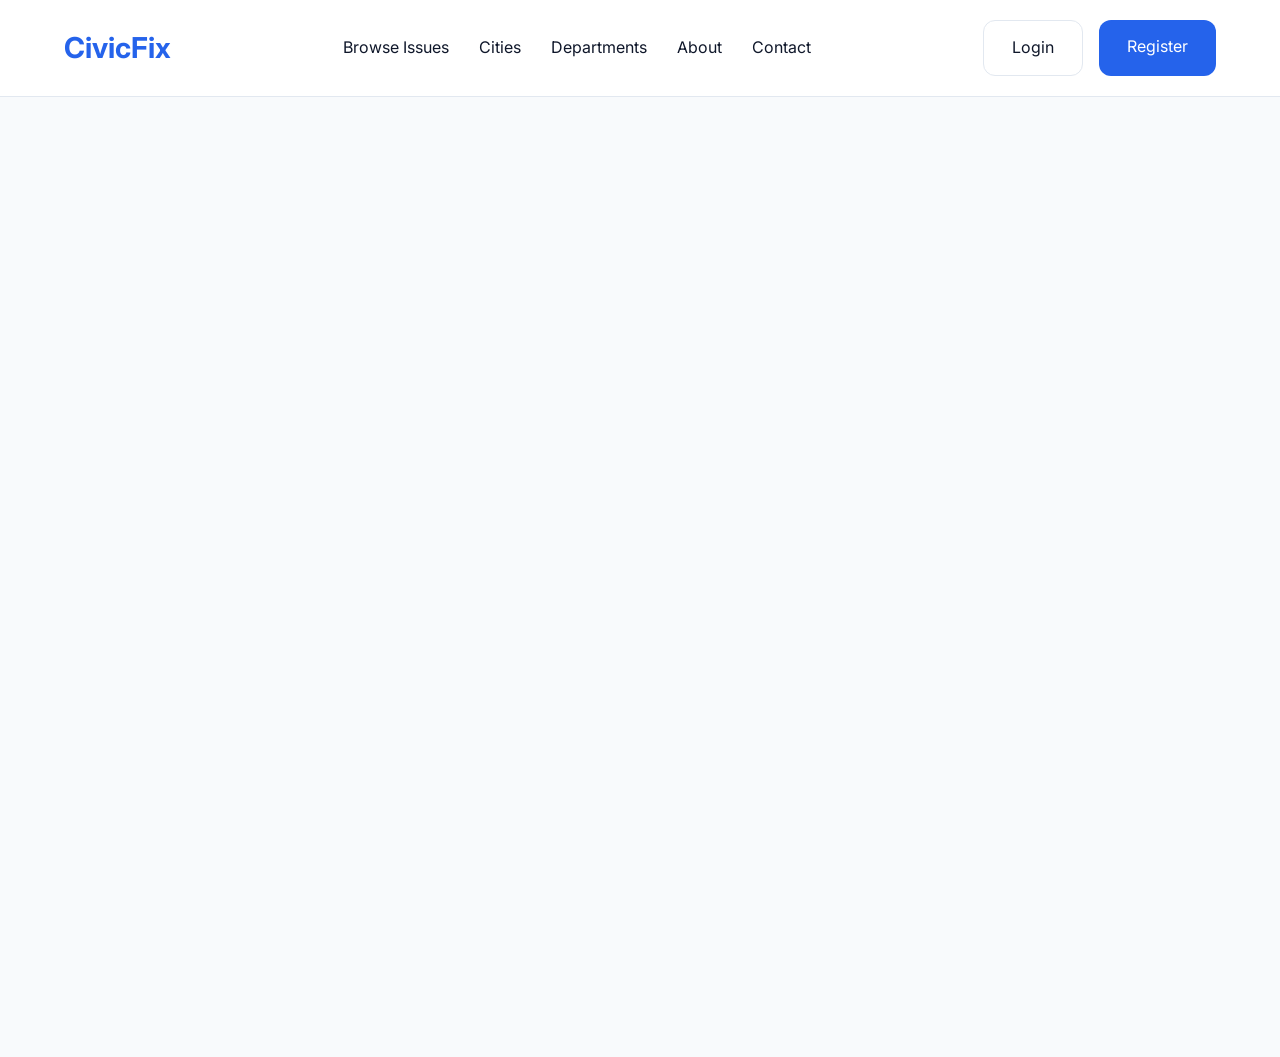
==== index.html @ fa4e286c "Learn NavBar" ====
<!DOCTYPE html>
<html lang="en">
<head>
    <meta charset="UTF-8">
    <meta name="viewport" content="width=device-width, initial-scale=1.0">

    <title>CivicFix</title>

    <!-- Google Font -->
    <link rel="preconnect" href="https://fonts.googleapis.com">
    <link rel="preconnect" href="https://fonts.gstatic.com" crossorigin>
    <link href="https://fonts.googleapis.com/css2?family=Inter:wght@300;400;500;600;700&display=swap" rel="stylesheet">

    <!-- CSS -->
    <link rel="stylesheet" href="css/style.css">
</head>
<body>
    <header>
        <nav class="navbar">
    <div class="container nav-container">

        <div class="logo">
            CivicFix
        </div>

        <ul class="nav-links">
            <li><a href="#">Browse Issues</a></li>
            <li><a href="#">Cities</a></li>
            <li><a href="#">Departments</a></li>
            <li><a href="#">About</a></li>
            <li><a href="#">Contact</a></li>
        </ul>

        <div class="nav-buttons">
            <a href="#" class="btn-secondary">Login</a>
            <a href="#" class="btn-primary">Register</a>
        </div>

    </div>
</nav>
    </header>

<main>

<section id="hero"></section>

<section id="statistics"></section>

<section id="how-it-works"></section>

<section id="categories"></section>

<section id="recent-issues"></section>

<section id="cta"></section>

</main>

<footer></footer>
</body>
</html>
---- css/style.css ----
/* =========================
   CSS RESET
========================= */

*{
    margin:0;
    padding:0;
    box-sizing:border-box;
}

html{
    scroll-behavior:smooth;
}

body{
    font-family:'Inter',sans-serif;
    background:#F8FAFC;
    color:#0F172A;
    line-height:1.6;
}

img{
    max-width:100%;
    display:block;
}

a{
    text-decoration:none;
    color:inherit;
}

ul{
    list-style:none;
}

button{
    cursor:pointer;
    border:none;
    outline:none;
}

input,
textarea,
select{
    outline:none;
}

/* =========================
   DESIGN SYSTEM
========================= */

:root{

    /* Colors */

    --primary:#2563EB;
    --primary-dark:#1D4ED8;

    --secondary:#0F172A;

    --success:#22C55E;
    --warning:#F59E0B;
    --danger:#EF4444;

    --background:#F8FAFC;
    --surface:#FFFFFF;

    --text-primary:#0F172A;
    --text-secondary:#64748B;

    --border:#E2E8F0;

    /* Radius */

    --radius-sm:8px;
    --radius-md:12px;
    --radius-lg:16px;

    /* Shadow */

    --shadow:
    0 4px 12px rgba(0,0,0,0.08);

}

/* =========================
   CONTAINER
========================= */

.container{
    width:90%;
    max-width:1200px;
    margin:auto;
}

/* =========================
   TYPOGRAPHY
========================= */

h1{
    font-size:3rem;
    line-height:1.1;
}

h2{
    font-size:2.2rem;
}

h3{
    font-size:1.5rem;
}

p{
    color:var(--text-secondary);
}

/* =========================
   SECTION SPACING
========================= */

section{
    padding:80px 0;
}

/* =========================
   BUTTONS
========================= */

.btn-primary{

    display:inline-block;

    background:var(--primary);
    color:white;

    padding:14px 28px;

    border-radius:var(--radius-md);

    transition:.3s;
}

.btn-primary:hover{
    background:var(--primary-dark);
}

.btn-secondary{

    display:inline-block;

    background:white;

    border:1px solid var(--border);

    padding:14px 28px;

    border-radius:var(--radius-md);

    transition:.3s;
}

.btn-secondary:hover{
    background:#F1F5F9;
}

/* =========================
   CARD
========================= */

.card{

    background:white;

    border-radius:var(--radius-lg);

    padding:24px;

    box-shadow:var(--shadow);
}

/* =========================
   NAVBAR
========================= */

.navbar{
    background:white;
    border-bottom:1px solid var(--border);
    padding:20px 0;
}
.nav-container{
    display:flex;
    justify-content:space-between;
    align-items:center;
}
.nav-links{
    display:flex;
    gap:30px;
}
.nav-buttons{
    display:flex;
    gap:16px;
}

.nav-links a{
    transition:0.3s;
}

.nav-links a:hover{
    color:var(--primary);
}

/* =========================
   LOGO
========================= */

.logo{
    font-size:1.8rem;
    font-weight:700;
    color:var(--primary);
}
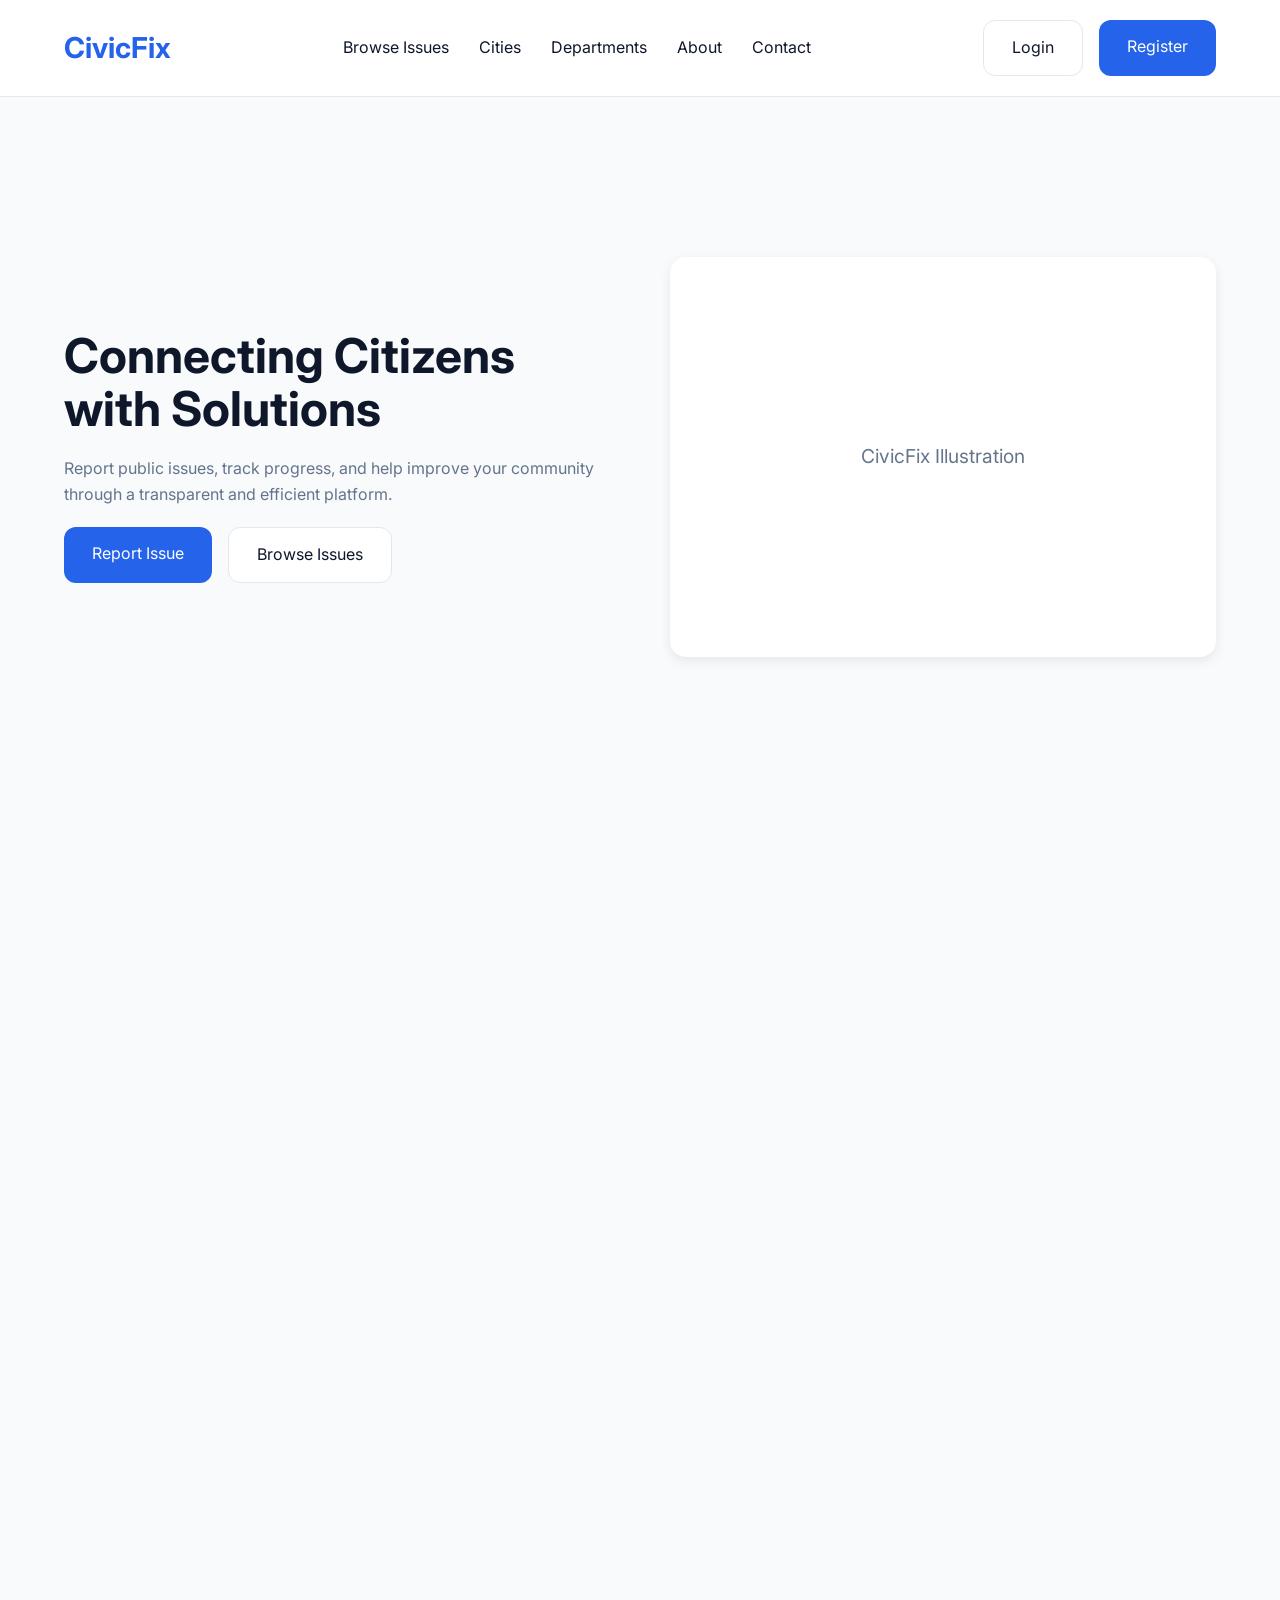
==== commit dc2382b5: "Add styles" ====
--- a/index.html
+++ b/index.html
@@ -14,6 +14,7 @@
     <!-- CSS -->
     <link rel="stylesheet" href="css/style.css">
 </head>
+
 <body>
     <header>
         <nav class="navbar">
@@ -42,7 +43,47 @@
 
 <main>
 
-<section id="hero"></section>
+<section id="hero">
+
+    <div class="container hero-container">
+
+        <div class="hero-content">
+
+            <h1>
+                Connecting Citizens with Solutions
+            </h1>
+
+            <p>
+                Report public issues, track progress,
+                and help improve your community through
+                a transparent and efficient platform.
+            </p>
+
+            <div class="hero-buttons">
+
+                <a href="#" class="btn-primary">
+                    Report Issue
+                </a>
+
+                <a href="#" class="btn-secondary">
+                    Browse Issues
+                </a>
+
+            </div>
+
+        </div>
+
+        <div class="hero-image">
+
+            <div class="hero-placeholder">
+                CivicFix Illustration
+            </div>
+
+        </div>
+
+    </div>
+
+</section>
 
 <section id="statistics"></section>
 
--- a/css/style.css
+++ b/css/style.css
@@ -217,4 +217,48 @@
     font-size:1.8rem;
     font-weight:700;
     color:var(--primary);
+}
+
+/* =========================
+   HERO SECTION
+========================= */
+#hero{
+    min-height:80vh;
+    display:flex;
+    align-items:center;
+}
+
+.hero-container{
+    display:grid;
+    grid-template-columns:1fr 1fr;
+    gap:60px;
+    align-items:center;
+}
+
+.hero-content p{
+    max-width:600px;
+    margin:20px 0;
+}
+
+.hero-buttons{
+    display:flex;
+    gap:16px;
+}
+
+.hero-placeholder{
+
+    background:white;
+
+    border-radius:var(--radius-lg);
+
+    box-shadow:var(--shadow);
+
+    min-height:400px;
+
+    display:flex;
+    justify-content:center;
+    align-items:center;
+
+    font-size:1.2rem;
+    color:var(--text-secondary);
 }
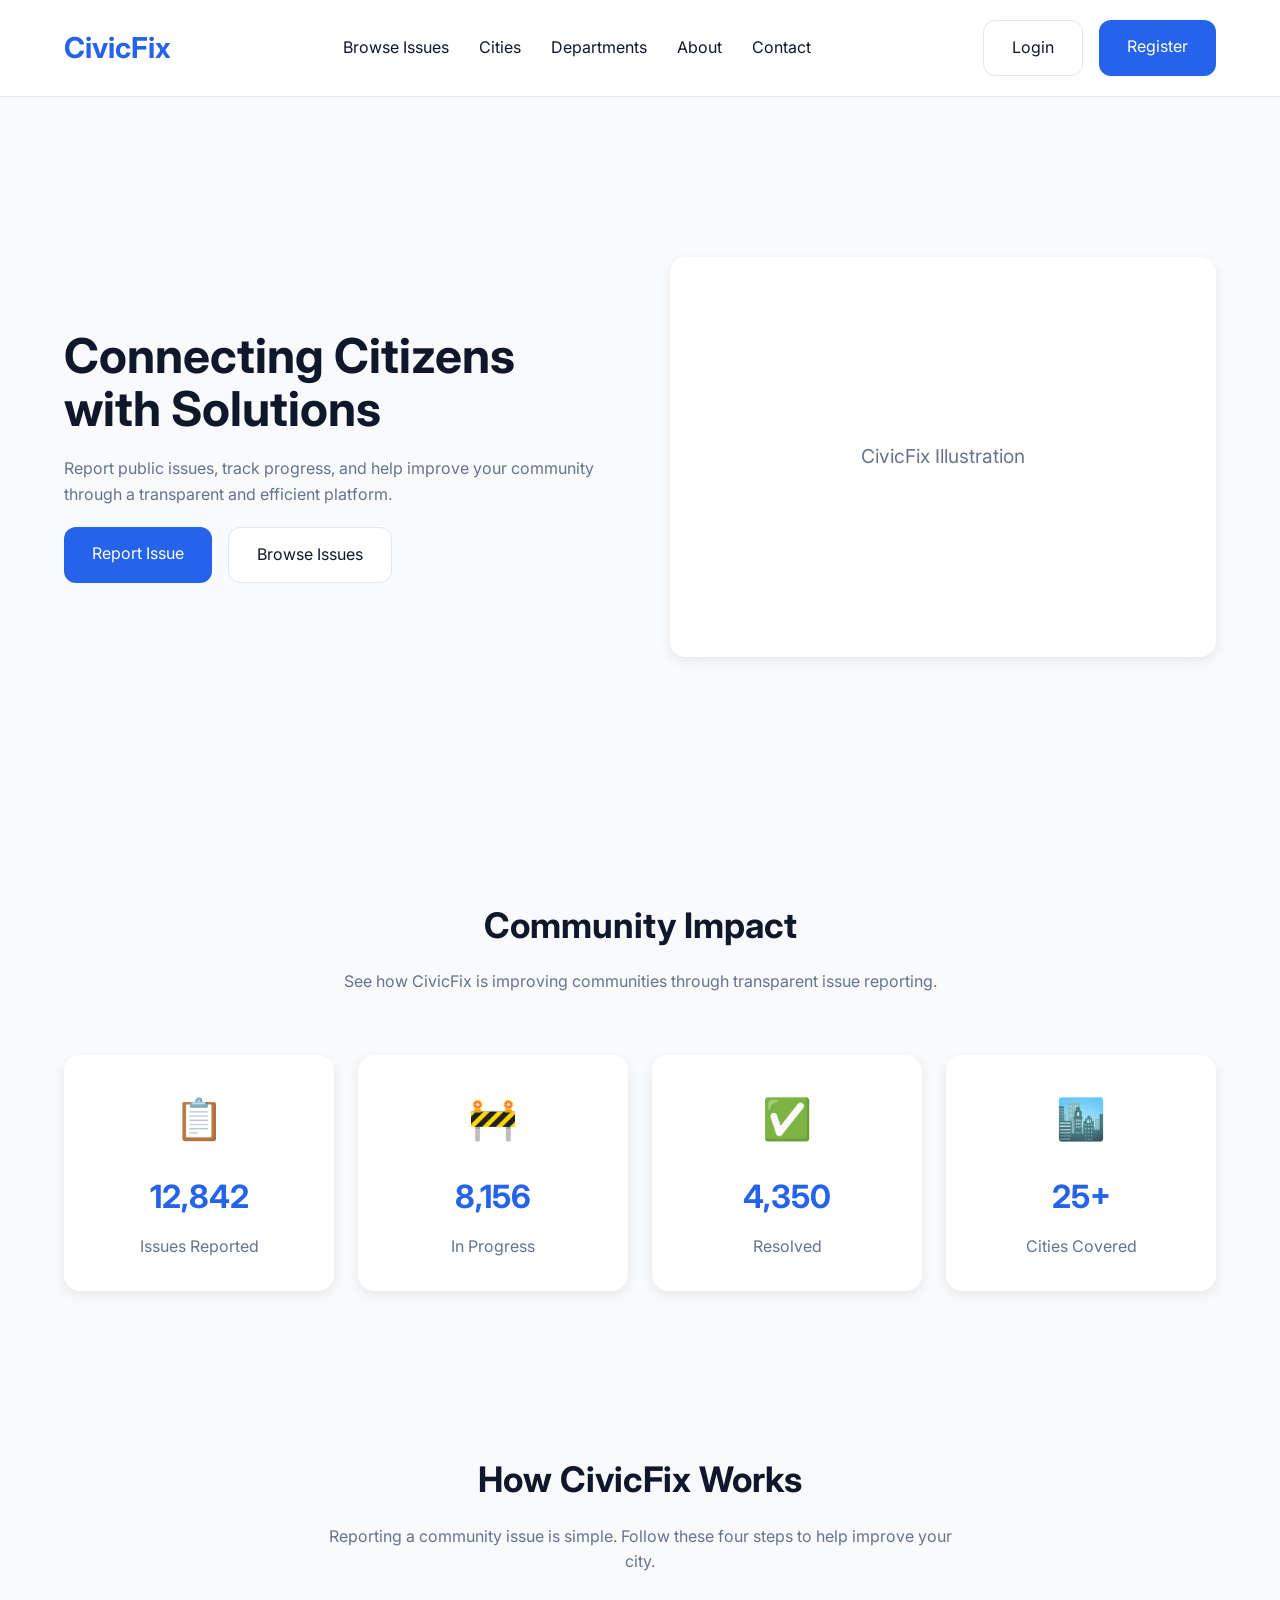
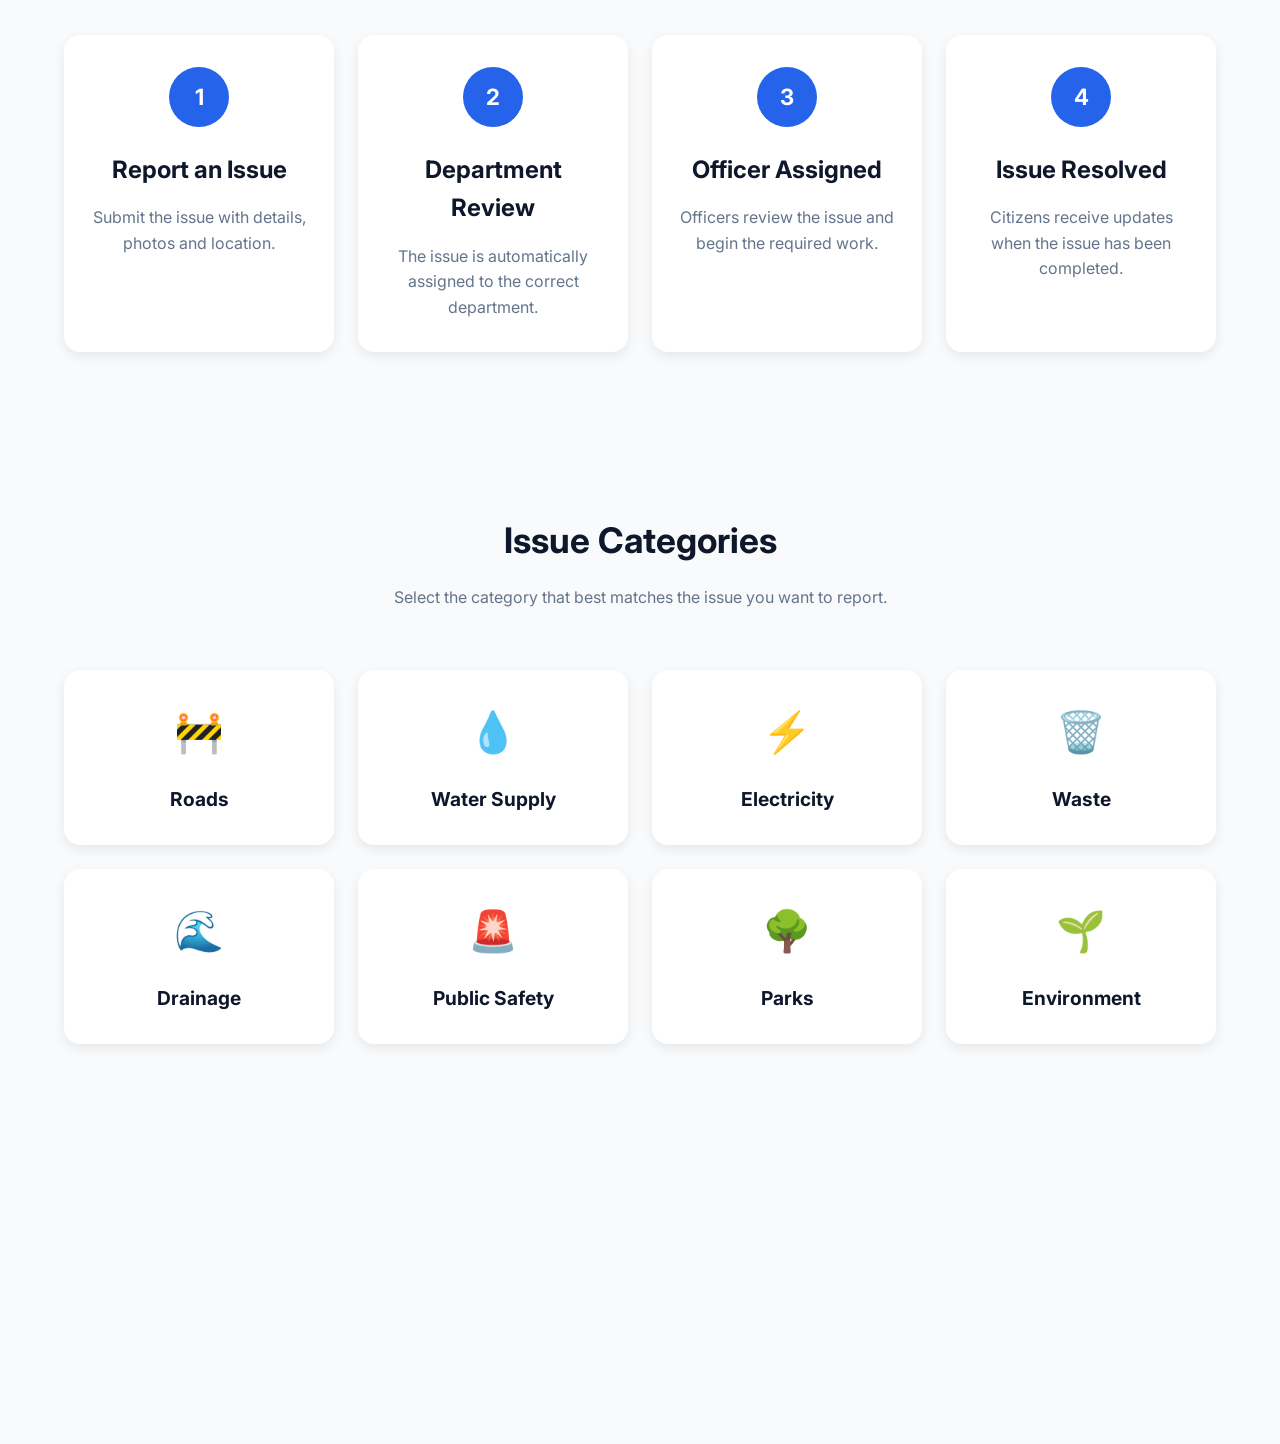
==== commit 93dd2a84: "Add Categories session" ====
--- a/index.html
+++ b/index.html
@@ -85,11 +85,217 @@
 
 </section>
 
-<section id="statistics"></section>
-
-<section id="how-it-works"></section>
-
-<section id="categories"></section>
+<section id="statistics">
+
+    <div class="container">
+
+        <!-- Section Header -->
+        <div class="section-header">
+
+            <h2>Community Impact</h2>
+
+            <p>
+                See how CivicFix is improving communities through transparent issue reporting.
+            </p>
+
+        </div>
+
+        <!-- Statistics Grid -->
+        <div class="statistics-grid">
+
+            <!-- Card 1 -->
+            <div class="stat-card">
+
+                <div class="stat-icon">📋</div>
+
+                <h3>12,842</h3>
+
+                <p>Issues Reported</p>
+
+            </div>
+
+            <!-- Card 2 -->
+            <div class="stat-card">
+
+                <div class="stat-icon">🚧</div>
+
+                <h3>8,156</h3>
+
+                <p>In Progress</p>
+
+            </div>
+
+            <!-- Card 3 -->
+            <div class="stat-card">
+
+                <div class="stat-icon">✅</div>
+
+                <h3>4,350</h3>
+
+                <p>Resolved</p>
+
+            </div>
+
+            <!-- Card 4 -->
+            <div class="stat-card">
+
+                <div class="stat-icon">🏙️</div>
+
+                <h3>25+</h3>
+
+                <p>Cities Covered</p>
+
+            </div>
+
+        </div>
+
+    </div>
+
+</section>
+
+
+
+
+
+
+
+<section id="how-it-works">
+
+    <div class="container">
+
+        <!-- Section Header -->
+        <div class="section-header">
+
+            <h2>How CivicFix Works</h2>
+
+            <p>
+                Reporting a community issue is simple. Follow these four steps to help improve your city.
+            </p>
+
+        </div>
+
+        <!-- Steps -->
+        <div class="steps-grid">
+
+            <!-- Step 1 -->
+            <div class="step-card">
+
+                <div class="step-number">1</div>
+
+                <h3>Report an Issue</h3>
+
+                <p>
+                    Submit the issue with details, photos and location.
+                </p>
+
+            </div>
+
+            <!-- Step 2 -->
+            <div class="step-card">
+
+                <div class="step-number">2</div>
+
+                <h3>Department Review</h3>
+
+                <p>
+                    The issue is automatically assigned to the correct department.
+                </p>
+
+            </div>
+
+            <!-- Step 3 -->
+            <div class="step-card">
+
+                <div class="step-number">3</div>
+
+                <h3>Officer Assigned</h3>
+
+                <p>
+                    Officers review the issue and begin the required work.
+                </p>
+
+            </div>
+
+            <!-- Step 4 -->
+            <div class="step-card">
+
+                <div class="step-number">4</div>
+
+                <h3>Issue Resolved</h3>
+
+                <p>
+                    Citizens receive updates when the issue has been completed.
+                </p>
+
+            </div>
+
+        </div>
+
+    </div>
+
+</section>
+
+<section id="categories">
+
+    <div class="container">
+
+        <div class="section-header">
+
+            <h2>Issue Categories</h2>
+
+            <p>
+                Select the category that best matches the issue you want to report.
+            </p>
+
+        </div>
+
+        <div class="categories-grid">
+
+            <div class="category-card">
+                <div class="category-icon">🚧</div>
+                <h3>Roads</h3>
+            </div>
+
+            <div class="category-card">
+                <div class="category-icon">💧</div>
+                <h3>Water Supply</h3>
+            </div>
+
+            <div class="category-card">
+                <div class="category-icon">⚡</div>
+                <h3>Electricity</h3>
+            </div>
+
+            <div class="category-card">
+                <div class="category-icon">🗑️</div>
+                <h3>Waste</h3>
+            </div>
+
+            <div class="category-card">
+                <div class="category-icon">🌊</div>
+                <h3>Drainage</h3>
+            </div>
+
+            <div class="category-card">
+                <div class="category-icon">🚨</div>
+                <h3>Public Safety</h3>
+            </div>
+
+            <div class="category-card">
+                <div class="category-icon">🌳</div>
+                <h3>Parks</h3>
+            </div>
+
+            <div class="category-card">
+                <div class="category-icon">🌱</div>
+                <h3>Environment</h3>
+            </div>
+
+        </div>
+
+    </div>
+
+</section>
 
 <section id="recent-issues"></section>
 
--- a/css/style.css
+++ b/css/style.css
@@ -261,4 +261,134 @@
 
     font-size:1.2rem;
     color:var(--text-secondary);
+}
+
+/* =========================
+   SECTION HEADER
+========================= */
+.section-header{
+    text-align:center;
+    margin-bottom:60px;
+}
+
+.section-header h2{
+    margin-bottom:16px;
+}
+
+.section-header p{
+    max-width:650px;
+    margin:auto;
+}
+
+/* =========================
+   STATISTICS GRID
+========================= */
+.statistics-grid{
+    display:grid;
+    grid-template-columns:repeat(4,1fr);
+    gap:24px;
+}
+
+/* =========================
+   STAT CARD
+========================= */
+.stat-card{
+    background:var(--surface);
+    border-radius:var(--radius-lg);
+    padding:32px 24px;
+    text-align:center;
+    box-shadow:var(--shadow);
+    transition:0.3s;
+}
+
+.stat-card:hover{
+    transform:translateY(-8px);
+}
+
+.stat-icon{
+    font-size:2.5rem;
+    margin-bottom:20px;
+}
+
+.stat-card h3{
+    font-size:2rem;
+    margin-bottom:12px;
+    color:var(--primary);
+}
+
+.stat-card p{
+    color:var(--text-secondary);
+}
+
+/* =========================
+   HOW IT WORKS
+========================= */
+.steps-grid{
+    display:grid;
+    grid-template-columns:repeat(4,1fr);
+    gap:24px;
+}
+
+.step-card{
+    background:var(--surface);
+    padding:32px 24px;
+    border-radius:var(--radius-lg);
+    text-align:center;
+    box-shadow:var(--shadow);
+    transition:0.3s;
+}
+
+.step-card:hover{
+    transform:translateY(-8px);
+}
+
+.step-number{
+    width:60px;
+    height:60px;
+    margin:0 auto 24px;
+    border-radius:50%;
+    background:var(--primary);
+    color:white;
+    display:flex;
+    justify-content:center;
+    align-items:center;
+    font-size:1.4rem;
+    font-weight:700;
+}
+
+.step-card h3{
+    margin-bottom:16px;
+}
+
+/* =========================
+   ISSUE CATEGORIES
+========================= */
+.categories-grid{
+    display:grid;
+    grid-template-columns:repeat(4,1fr);
+    gap:24px;
+}
+
+.category-card{
+    background:var(--surface);
+    border-radius:var(--radius-lg);
+    padding:30px 20px;
+    text-align:center;
+    box-shadow:var(--shadow);
+    cursor:pointer;
+    transition:0.3s;
+}
+
+.category-card:hover{
+    transform:translateY(-8px);
+    box-shadow:0 20px 40px rgba(37,99,235,.15);
+}
+
+.category-icon{
+    font-size:2.5rem;
+    margin-bottom:20px;
+}
+
+.category-card h3{
+    font-size:1.2rem;
 }
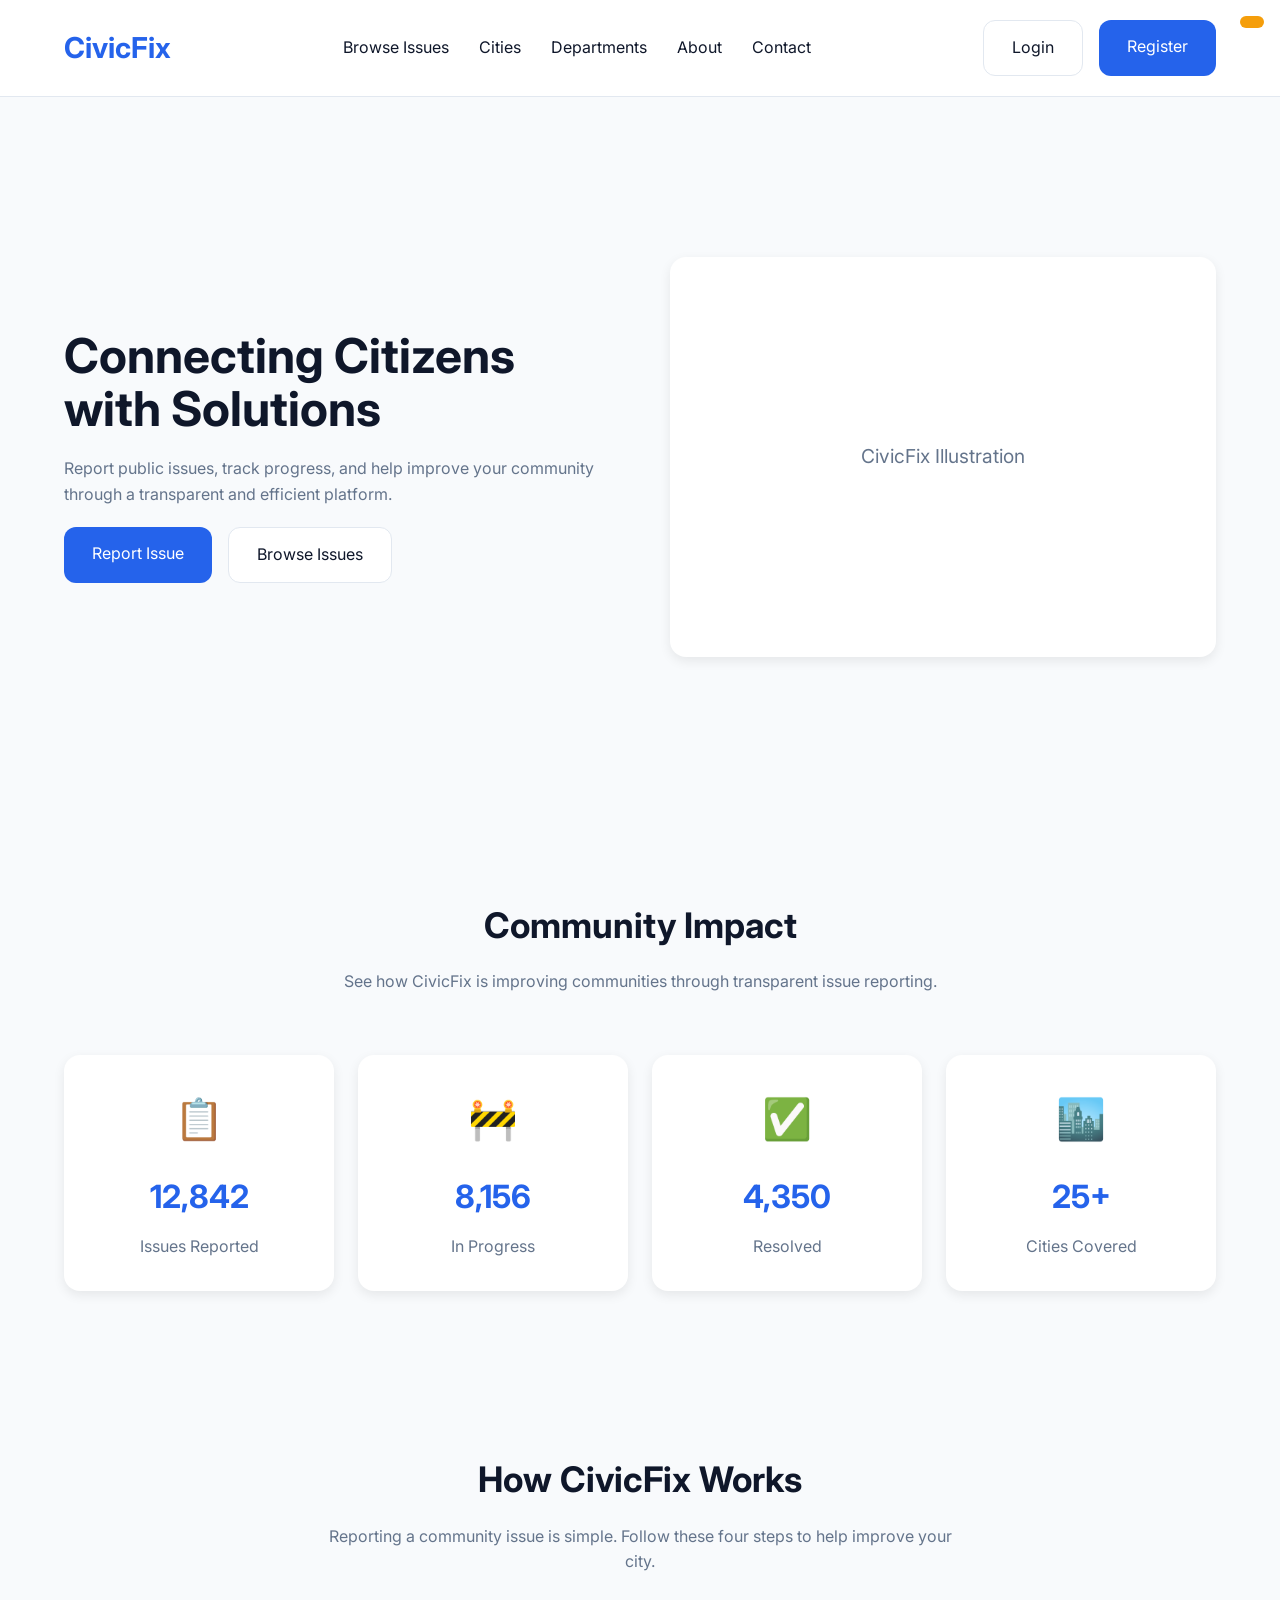
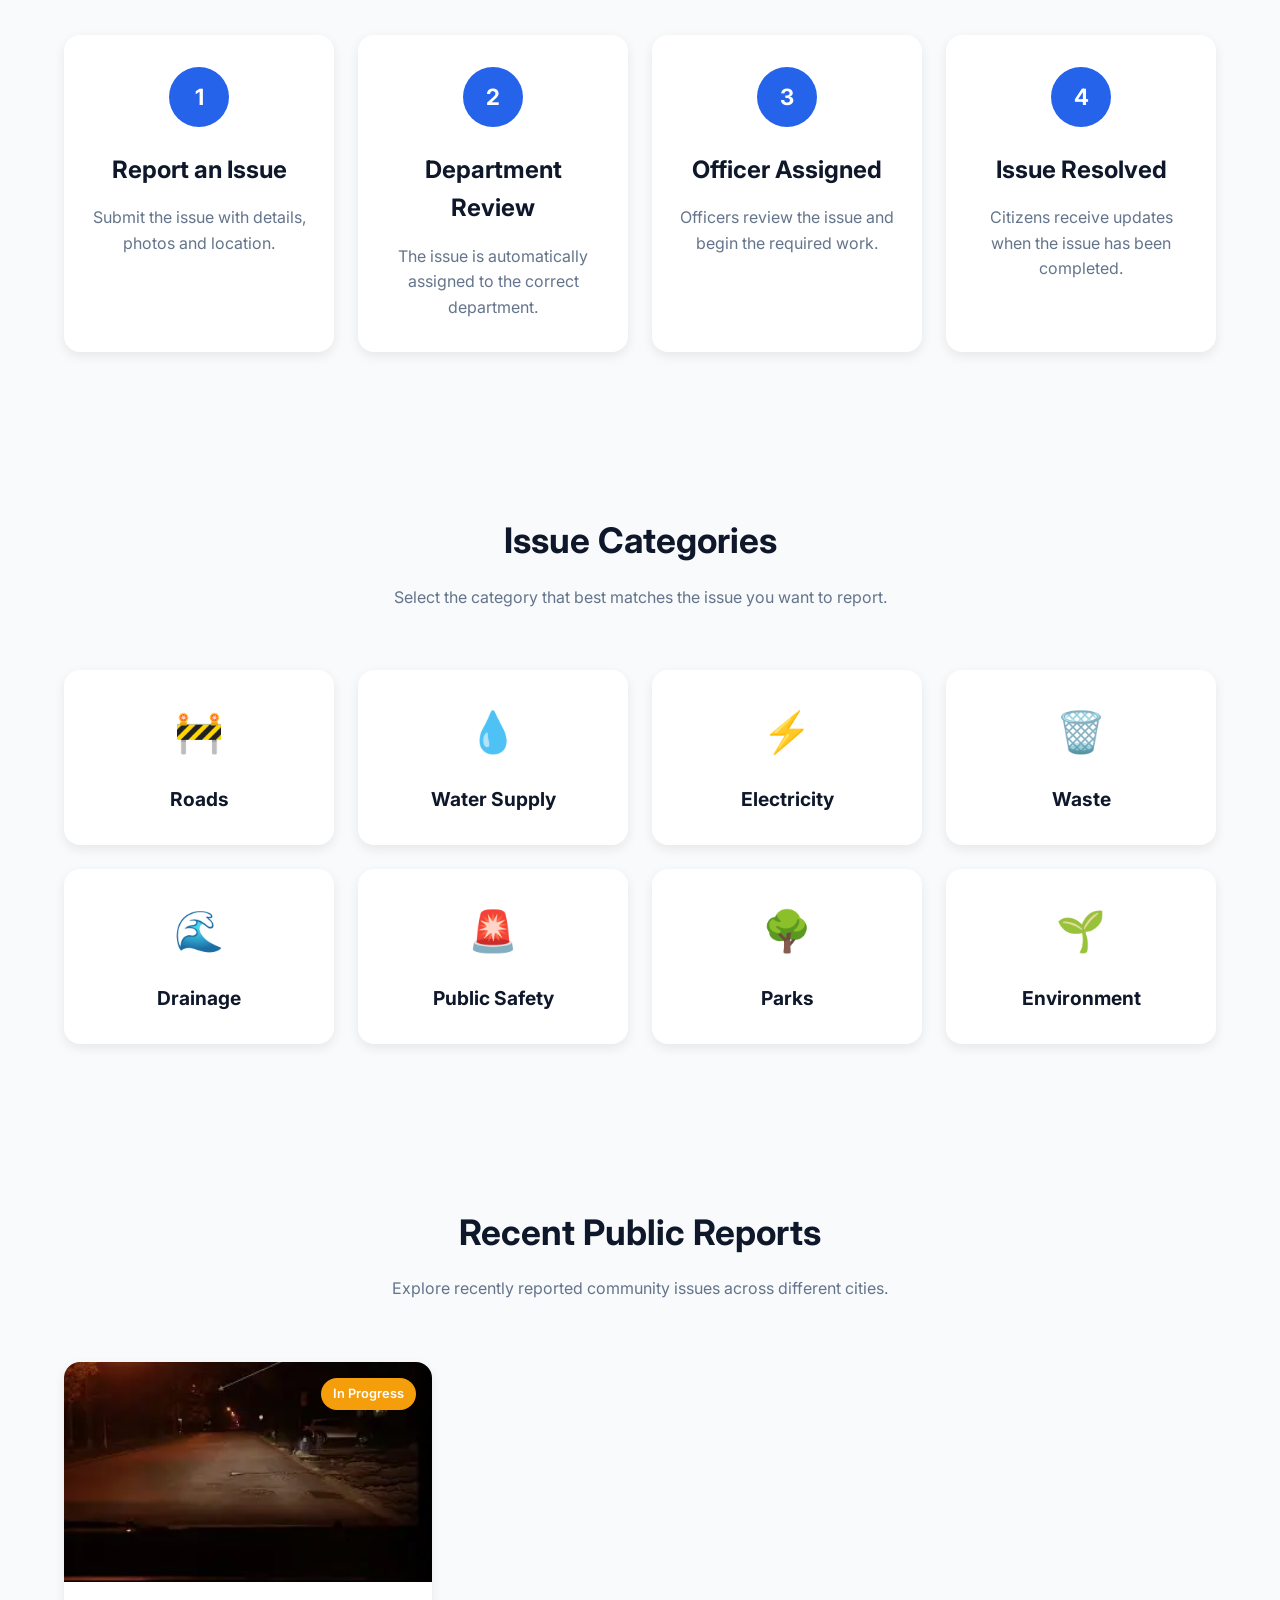
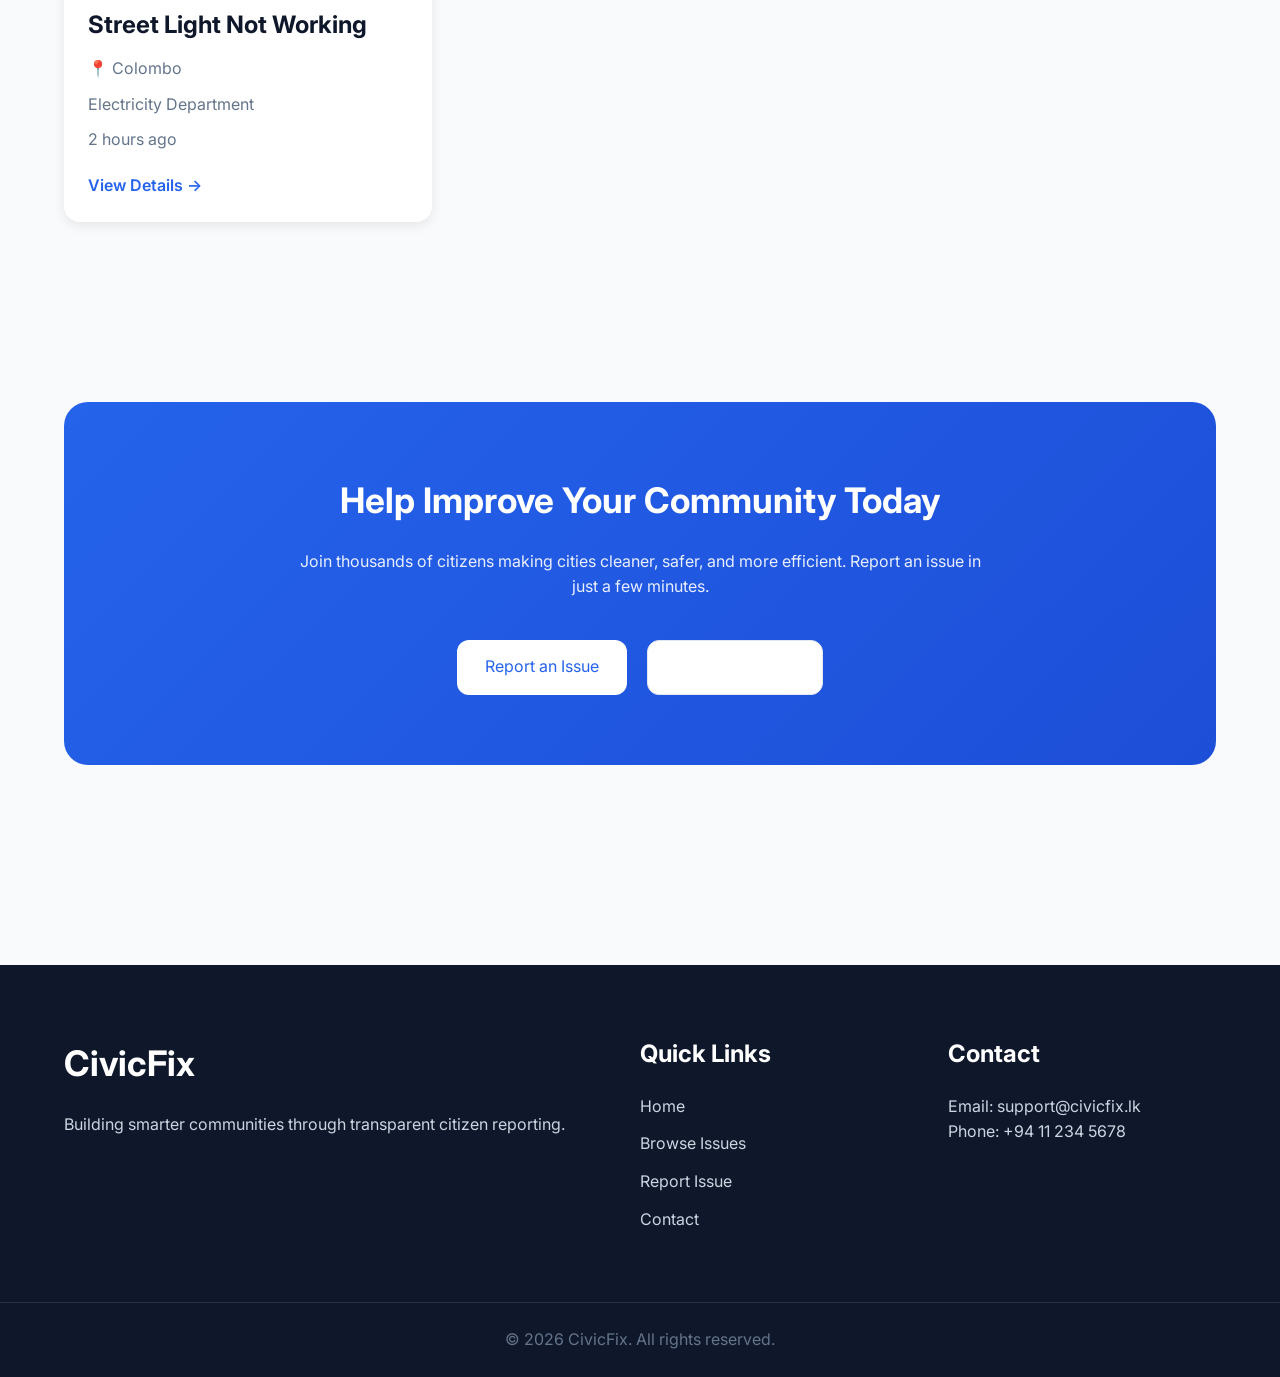
==== commit 725ebd7e: "Add footer and 2nd page" ====
--- a/index.html
+++ b/index.html
@@ -297,12 +297,152 @@
 
 </section>
 
-<section id="recent-issues"></section>
-
-<section id="cta"></section>
+<section id="recent-issues">
+
+    <div class="container">
+
+        <div class="section-header">
+
+            <h2>Recent Public Reports</h2>
+
+            <p>
+                Explore recently reported community issues across different cities.
+            </p>
+
+        </div>
+
+        <div class="issues-grid">
+
+            <!-- Card 1 -->
+            <div class="issue-card">
+
+                <div class="issue-image">
+
+                    <img src="images/placeholder.jpg" alt="Issue Image">
+
+                    <span class="status in-progress">
+                        In Progress
+                    </span>
+
+                </div>
+
+                <div class="issue-content">
+
+                    <h3>Street Light Not Working</h3>
+
+                    <p class="location">
+                        📍 Colombo
+                    </p>
+
+                    <p class="department">
+                        Electricity Department
+                    </p>
+
+                    <p class="time">
+                        2 hours ago
+                    </p>
+
+                    <a href="#">
+                        View Details →
+                    </a>
+
+                </div>
+
+            </div>
+
+            <!-- Duplicate 3 more cards -->
+
+        </div>
+
+    </div>
+
+</section>
+<span class="status in-progress"></span>
+<section id="cta">
+
+    <div class="container">
+
+        <div class="cta-box">
+
+            <h2>
+                Help Improve Your Community Today
+            </h2>
+
+            <p>
+                Join thousands of citizens making cities cleaner, safer, and more efficient.
+                Report an issue in just a few minutes.
+            </p>
+
+            <div class="cta-buttons">
+
+                <a href="report.html" class="btn-primary">
+                    Report an Issue
+                </a>
+
+                <a href="browse.html" class="btn-secondary">
+                    Browse Reports
+                </a>
+
+            </div>
+
+        </div>
+
+    </div>
+
+</section>
 
 </main>
 
-<footer></footer>
+<footer>
+
+    <div class="container footer-container">
+
+        <div class="footer-brand">
+
+            <h2>CivicFix</h2>
+
+            <p>
+                Building smarter communities through transparent citizen reporting.
+            </p>
+
+        </div>
+
+        <div class="footer-links">
+
+            <h3>Quick Links</h3>
+
+            <ul>
+
+                <li><a href="#">Home</a></li>
+
+                <li><a href="#">Browse Issues</a></li>
+
+                <li><a href="#">Report Issue</a></li>
+
+                <li><a href="#">Contact</a></li>
+
+            </ul>
+
+        </div>
+
+        <div class="footer-contact">
+
+            <h3>Contact</h3>
+
+            <p>Email: support@civicfix.lk</p>
+
+            <p>Phone: +94 11 234 5678</p>
+
+        </div>
+
+    </div>
+
+    <div class="footer-bottom">
+
+        <p>© 2026 CivicFix. All rights reserved.</p>
+
+    </div>
+
+</footer>
 </body>
 </html>
--- a/css/style.css
+++ b/css/style.css
@@ -391,4 +391,176 @@
 
 .category-card h3{
     font-size:1.2rem;
+}
+
+/* =========================
+   RECENT ISSUES
+========================= */
+.issues-grid{
+    display:grid;
+    grid-template-columns:repeat(3,1fr);
+    gap:24px;
+}
+.issue-card{
+    background:white;
+    border-radius:var(--radius-lg);
+    overflow:hidden;
+    box-shadow:var(--shadow);
+    transition:.3s;
+}
+.issue-card:hover{
+    transform:translateY(-8px);
+}
+/* =========================
+   IMAGES
+========================= */
+.issue-image{
+    position:relative;
+}
+.issue-image img{
+    width:100%;
+    height:220px;
+    object-fit:cover;
+}
+/* =========================
+   STATUS BADGE
+========================= */
+.status{
+    position:absolute;
+    top:16px;
+    right:16px;
+    padding:6px 12px;
+    border-radius:30px;
+    color:white;
+    font-size:.8rem;
+    font-weight:600;
+}
+.in-progress{
+    background:#F59E0B;
+}
+.resolved{
+    background:#22C55E;
+}
+.pending{
+    background:#EF4444;
+}
+/* =========================
+    ISSUE CONTENT
+========================= */
+.issue-content{
+    padding:24px;
+}
+
+.issue-content h3{
+    margin-bottom:12px;
+}
+
+.location,
+.department,
+.time{
+    margin-bottom:10px;
+}
+
+.issue-content a{
+    display:inline-block;
+    margin-top:10px;
+    color:var(--primary);
+    font-weight:600;
+}
+
+/* =========================
+   CTA SECTION
+========================= */
+#cta{
+    padding:100px 0;
+}
+
+.cta-box{
+    background:linear-gradient(135deg,#2563EB,#1D4ED8);
+    color:white;
+    border-radius:24px;
+    padding:70px 50px;
+    text-align:center;
+}
+.cta-box h2{
+    color:white;
+    margin-bottom:20px;
+}
+.cta-box p{
+    color:rgba(255,255,255,.9);
+    max-width:700px;
+    margin:0 auto 40px;
+}
+.cta-buttons{
+    display:flex;
+    justify-content:center;
+    gap:20px;
+}
+.cta-box .btn-primary{
+    background:white;
+    color:var(--primary);
+}
+
+.cta-box .btn-primary:hover{
+    background:#F8FAFC;
+}
+
+/* =========================
+   FOOTER
+========================= */
+footer{
+    background:#0F172A;
+    color:white;
+    margin-top:100px;
+}
+
+.footer-container{
+    display:grid;
+    grid-template-columns:2fr 1fr 1fr;
+    gap:40px;
+    padding:70px 0;
+}
+.footer-container h2,
+.footer-container h3{
+    color:white;
+    margin-bottom:20px;
+}
+
+.footer-container p,
+.footer-container a{
+    color:#CBD5E1;
+}
+.footer-links ul{
+    display:flex;
+    flex-direction:column;
+    gap:12px;
+}
+.footer-links a:hover{
+    color:white;
+}
+.footer-bottom{
+    border-top:1px solid rgba(255,255,255,.1);
+    text-align:center;
+    padding:24px;
+}
+
+/* =========================
+   BROWSE PAGE: HEADER
+========================= */
+#browse-header{
+    padding:80px 0 40px;
+}
+
+/* =========================
+   FILTER BAR
+========================= */
+#browse-filters{
+    margin-bottom:60px;
+}
+
+.filter-bar{
+    display:flex;
+    justify-content:space-between;
+    align-items:center;
+    gap:24px;
 }
